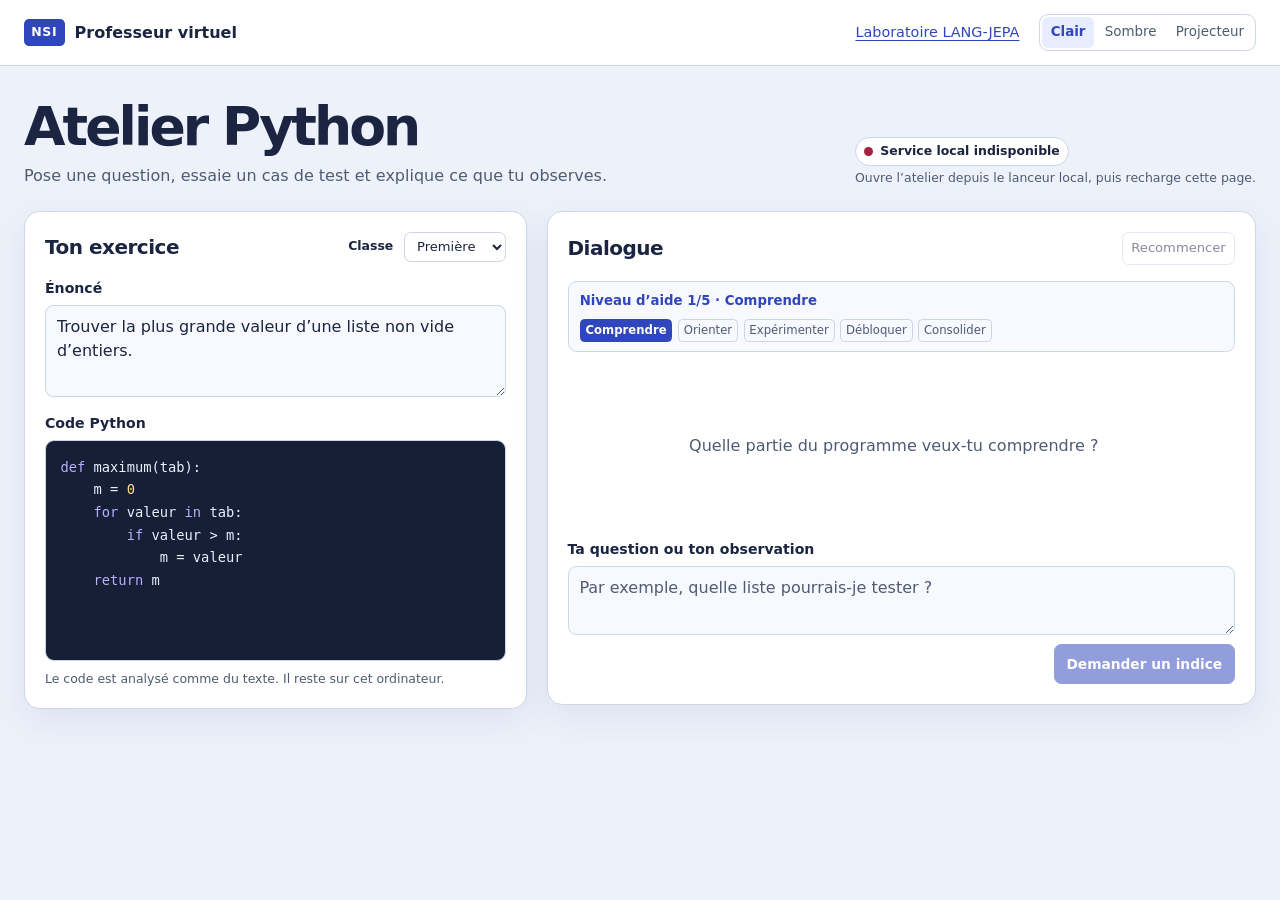
==== app/tutor.html @ 614a0665 "feat(p3-c): deliver adaptive offline Python tutoring workshop" ====
<!doctype html>
<html lang="fr">
<head>
  <meta charset="utf-8">
  <meta name="viewport" content="width=device-width,initial-scale=1">
  <meta name="color-scheme" content="light dark">
  <title>Atelier Python — Professeur virtuel NSI</title>
  <link rel="stylesheet" href="tutor.css">
  <script src="tutor.js" defer></script>
</head>
<body>
  <a class="skip" href="#main">Aller à l’atelier</a>
  <header class="topbar">
    <div class="topbar-inner">
      <a class="brand" href="/atelier" aria-current="page"><span class="brand-mark" aria-hidden="true">NSI</span> Professeur virtuel</a>
      <a class="lab-link" href="/">Laboratoire LANG-JEPA</a>
      <div class="themes" role="group" aria-label="Mode d’affichage">
        <button type="button" data-theme="light" aria-pressed="true">Clair</button>
        <button type="button" data-theme="dark" aria-pressed="false">Sombre</button>
        <button type="button" data-theme="projector" aria-pressed="false">Projecteur</button>
      </div>
    </div>
  </header>

  <main id="main">
    <section class="intro" aria-labelledby="title">
      <div>
        <h1 id="title">Atelier Python</h1>
        <p>Pose une question, essaie un cas de test et explique ce que tu observes.</p>
      </div>
      <div class="model-card">
        <span id="model-state" class="model-state" data-state="loading" role="status">Vérification du modèle</span>
        <span id="model-identity"></span>
        <span id="model-detail"></span>
      </div>
    </section>

    <div class="workspace">
      <section class="panel exercise" aria-labelledby="exercise-title">
        <div class="panel-top">
          <h2 id="exercise-title">Ton exercice</h2>
          <div class="class-field">
            <label for="class">Classe</label>
            <select id="class">
              <option value="premiere">Première</option>
              <option value="terminale">Terminale</option>
            </select>
          </div>
        </div>
        <label for="statement">Énoncé</label>
        <textarea id="statement" maxlength="1600" rows="3">Trouver la plus grande valeur d’une liste non vide d’entiers.</textarea>
        <div class="editor-label">
          <label for="code">Code Python</label>
          <span id="syntax" role="status"></span>
        </div>
        <div class="editor">
          <pre id="highlight" aria-hidden="true"></pre>
          <textarea id="code" maxlength="3600" spellcheck="false" autocapitalize="off" wrap="off"
                    aria-describedby="editor-note">def maximum(tab):
    m = 0
    for valeur in tab:
        if valeur > m:
            m = valeur
    return m</textarea>
        </div>
        <p id="editor-note" class="quiet editor-note">Le code est analysé comme du texte. Il reste sur cet ordinateur.</p>
      </section>

      <section class="panel conversation" aria-labelledby="conversation-title">
        <div class="panel-top">
          <h2 id="conversation-title">Dialogue</h2>
          <button type="button" id="reset" class="secondary" disabled>Recommencer</button>
        </div>
        <div class="progress" aria-label="Niveau d’aide">
          <span id="active-stage">Comprendre</span>
          <ol id="stages" aria-label="Étapes de l’aide">
            <li aria-current="step" title="Comprendre">Comprendre</li>
            <li title="Orienter">Orienter</li>
            <li title="Expérimenter">Expérimenter</li>
            <li title="Débloquer">Débloquer</li>
            <li title="Consolider">Consolider</li>
          </ol>
        </div>
        <div id="history" role="log" aria-label="Historique du dialogue" aria-live="polite" tabindex="0">
          <p id="empty" class="empty">Quelle partie du programme veux-tu comprendre&nbsp;?</p>
        </div>
        <form id="compose">
          <label for="question">Ta question ou ton observation</label>
          <textarea id="question" maxlength="720" rows="2" placeholder="Par exemple, quelle liste pourrais-je tester ?" required></textarea>
          <div class="form-footer">
            <p id="feedback" class="quiet" role="status" aria-live="polite"></p>
            <button type="submit" id="send" disabled>Demander un indice</button>
          </div>
        </form>
      </section>
    </div>
  </main>
</body>
</html>
---- app/tutor.css ----
:root {
  color-scheme: light;
  font-family: system-ui, "Segoe UI", sans-serif;
  color: #1b2440;
  background: #edf1fa;
  --canvas: #edf1fa;
  --panel: #ffffff;
  --text: #1b2440;
  --quiet: #4f5b73;
  --line: #ccd5e6;
  --accent: #3046bd;
  --accent-ink: #ffffff;
  --accent-soft: #e8ecff;
  --field: #f7f9fe;
  --success: #10784f;
  --danger: #a4223b;
  --warning: #885312;
  --ink: #e9efff;
  --code-bg: #151f36;
  --keyword: #bbadff;
  --number: #ffdc90;
  --comment: #9ab2a4;
  --string: #a6e5c9;
  --shadow: 0 12px 36px #3f507217;
  font-size: 16px;
}

:root[data-theme="dark"] {
  color-scheme: dark;
  --canvas: #11182a;
  --panel: #1b253d;
  --text: #f0f3ff;
  --quiet: #bbc6df;
  --line: #434f6d;
  --accent: #a9b8ff;
  --accent-ink: #151d43;
  --accent-soft: #29355b;
  --field: #152036;
  --success: #8be8bc;
  --danger: #ff9aad;
  --warning: #ffcf85;
  --shadow: none;
}

:root[data-theme="projector"] {
  --canvas: #f4f4f7;
  --panel: #fff;
  --text: #0c1024;
  --quiet: #262e44;
  --line: #757e96;
  --accent: #192d9b;
  --accent-ink: #fff;
  --accent-soft: #e1e7ff;
  --field: #fff;
  --ink: #fff;
  --code-bg: #121824;
  --keyword: #d0bbff;
  --number: #ffe29b;
  --shadow: none;
  font-size: clamp(17px, 1.4vw, 22px);
}

* { box-sizing: border-box; }
body { margin: 0; color: var(--text); background: var(--canvas); line-height: 1.5; }
button, select, textarea { font: inherit; }
button, select { cursor: pointer; }
button:disabled { cursor: default; opacity: .52; }
a { color: var(--accent); }
button, select, a, textarea { outline-offset: 3px; }
:focus-visible { outline: 3px solid var(--accent); }
[hidden] { display: none !important; }

.skip { position: absolute; z-index: 2; top: -8rem; left: 1rem; padding: .5rem; background: var(--panel); }
.skip:focus { top: .5rem; }
.topbar { background: var(--panel); border-bottom: 1px solid var(--line); }
.topbar-inner, main { width: min(100% - 3rem, 1280px); margin-inline: auto; }
.topbar-inner { display: flex; align-items: center; gap: 1.2rem; padding-block: .85rem; }
.brand { display: flex; align-items: center; gap: .62rem; color: var(--text); font-weight: 760; text-decoration: none; }
.brand-mark { padding: .27rem .45rem; border-radius: .32rem; background: var(--accent); color: var(--accent-ink); font-size: .78rem; letter-spacing: .06em; }
.lab-link { margin-left: auto; font-size: .9rem; text-underline-offset: .2rem; }
.themes { display: flex; gap: .16rem; padding: .17rem; border: 1px solid var(--line); border-radius: .58rem; }
.themes button { padding: .32rem .52rem; background: transparent; color: var(--quiet); border: 0; border-radius: .38rem; font-size: .84rem; }
.themes [aria-pressed="true"] { background: var(--accent-soft); color: var(--accent); font-weight: 750; }

main { padding-bottom: 2.5rem; }
.intro { display: flex; align-items: end; justify-content: space-between; gap: 1.4rem; margin-block: 2rem 1.45rem; }
h1, h2, p { margin: 0; }
h1 { font-size: clamp(2.15rem, 4.5vw, 3.35rem); letter-spacing: -.055em; line-height: 1.08; }
.intro > div > p { margin-top: .48rem; color: var(--quiet); }
.model-card { display: grid; gap: .1rem; color: var(--quiet); font-size: .78rem; max-width: 28rem; }
.model-state { width: fit-content; display: inline-flex; align-items: center; gap: .44rem; padding: .25rem .52rem; background: var(--panel); border: 1px solid var(--line); border-radius: 2rem; color: var(--text); font-weight: 750; }
.model-state::before { content: ""; width: .56rem; height: .56rem; background: var(--quiet); border-radius: 50%; }
.model-state[data-state="ready"]::before { background: var(--success); }
.model-state[data-state="loading"]::before { background: var(--warning); }
.model-state[data-state="error"]::before { background: var(--danger); }
#model-identity { color: var(--text); font-weight: 660; }

.workspace { display: grid; grid-template-columns: minmax(0, .83fr) minmax(0, 1.17fr); align-items: start; gap: 1.2rem; }
.panel { padding: 1.25rem; border: 1px solid var(--line); border-radius: .95rem; background: var(--panel); box-shadow: var(--shadow); min-width: 0; }
.panel-top, .editor-label, .form-footer, .class-field { display: flex; align-items: center; justify-content: space-between; gap: .65rem; }
.panel-top { margin-bottom: 1rem; }
h2 { font-size: 1.25rem; letter-spacing: -.025em; }
label { display: block; margin-bottom: .36rem; font-weight: 690; font-size: .88rem; }
.class-field label { margin: 0; font-size: .78rem; }
select, .secondary { border: 1px solid var(--line); border-radius: .42rem; background: var(--panel); color: var(--text); padding: .35rem .52rem; font-size: .82rem; }
textarea { display: block; width: 100%; border: 1px solid var(--line); border-radius: .52rem; padding: .58rem .68rem; background: var(--field); color: var(--text); resize: vertical; }
textarea::placeholder { color: var(--quiet); }
#statement { margin-bottom: 1rem; }
.quiet, #syntax { color: var(--quiet); font-size: .78rem; }
#syntax[data-error="true"], #feedback[data-error="true"] { color: var(--danger); }
.editor-note { margin-top: .55rem; }
.editor { position: relative; background: var(--code-bg); height: 13.8rem; border-radius: .57rem; border: 1px solid var(--line); }
.editor pre, .editor textarea { position: absolute; inset: 0; width: 100%; height: 100%; border: 0; border-radius: inherit; padding: .9rem; margin: 0; font: .86rem/1.65 Consolas, "Cascadia Mono", monospace; tab-size: 4; white-space: pre; }
.editor pre { color: var(--ink); overflow: hidden; pointer-events: none; }
.editor textarea { background: transparent; color: transparent; caret-color: var(--ink); resize: none; overflow: auto; }
.editor textarea::selection { background: #586cb799; color: transparent; }
.token-keyword { color: var(--keyword); }
.token-number { color: var(--number); }
.token-comment { color: var(--comment); }
.token-string { color: var(--string); }

.progress { display: flex; flex-direction: column; gap: .5rem; background: var(--field); border: 1px solid var(--line); border-radius: .55rem; padding: .57rem .7rem; }
#active-stage { color: var(--accent); font-weight: 750; font-size: .83rem; }
.progress ol { display: flex; list-style: none; padding: 0; margin: 0; flex-wrap: wrap; gap: .35rem; }
.progress li { color: var(--quiet); font-size: .73rem; border-radius: .28rem; border: 1px solid var(--line); padding: .12rem .3rem; }
.progress li[aria-current="step"] { background: var(--accent); color: var(--accent-ink); border-color: var(--accent); font-weight: 680; }
#history { min-height: 10rem; max-height: 23rem; overflow: auto; overscroll-behavior: contain; display: flex; flex-direction: column; gap: .7rem; margin-block: .85rem; scrollbar-gutter: stable; }
.empty { color: var(--quiet); margin: auto 0; padding: .85rem; text-align: center; }
.message { max-width: 92%; padding: .57rem .75rem; border: 1px solid var(--line); border-radius: .65rem; background: var(--field); overflow-wrap: anywhere; white-space: pre-wrap; }
.message.learner { align-self: end; background: var(--accent-soft); }
.message.assistant { align-self: start; }
.message > strong { display: block; font-size: .76rem; color: var(--accent); margin-bottom: .22rem; }
.message p + p { margin-top: .4rem; font-weight: 650; }
.form-footer { margin-top: .6rem; }
#send { flex: none; border: 1px solid var(--accent); border-radius: .45rem; background: var(--accent); color: var(--accent-ink); font-weight: 740; padding: .52rem .74rem; font-size: .86rem; }

@media (max-width: 850px) {
  .workspace { grid-template-columns: 1fr; }
  .intro { align-items: start; }
  #history { max-height: 22rem; }
}
@media (max-width: 570px) {
  .topbar-inner, main { width: calc(100% - 1.5rem); }
  .topbar-inner, .intro { flex-wrap: wrap; gap: .68rem; }
  .lab-link { margin-left: 0; }
  .intro { margin-block: 1.35rem 1rem; }
  .panel { padding: .8rem; }
  .form-footer { flex-wrap: wrap; }
  #send { margin-left: auto; }
}
@media (forced-colors: active) {
  .editor pre { display: none; }
  .editor textarea { color: CanvasText; caret-color: CanvasText; }
}
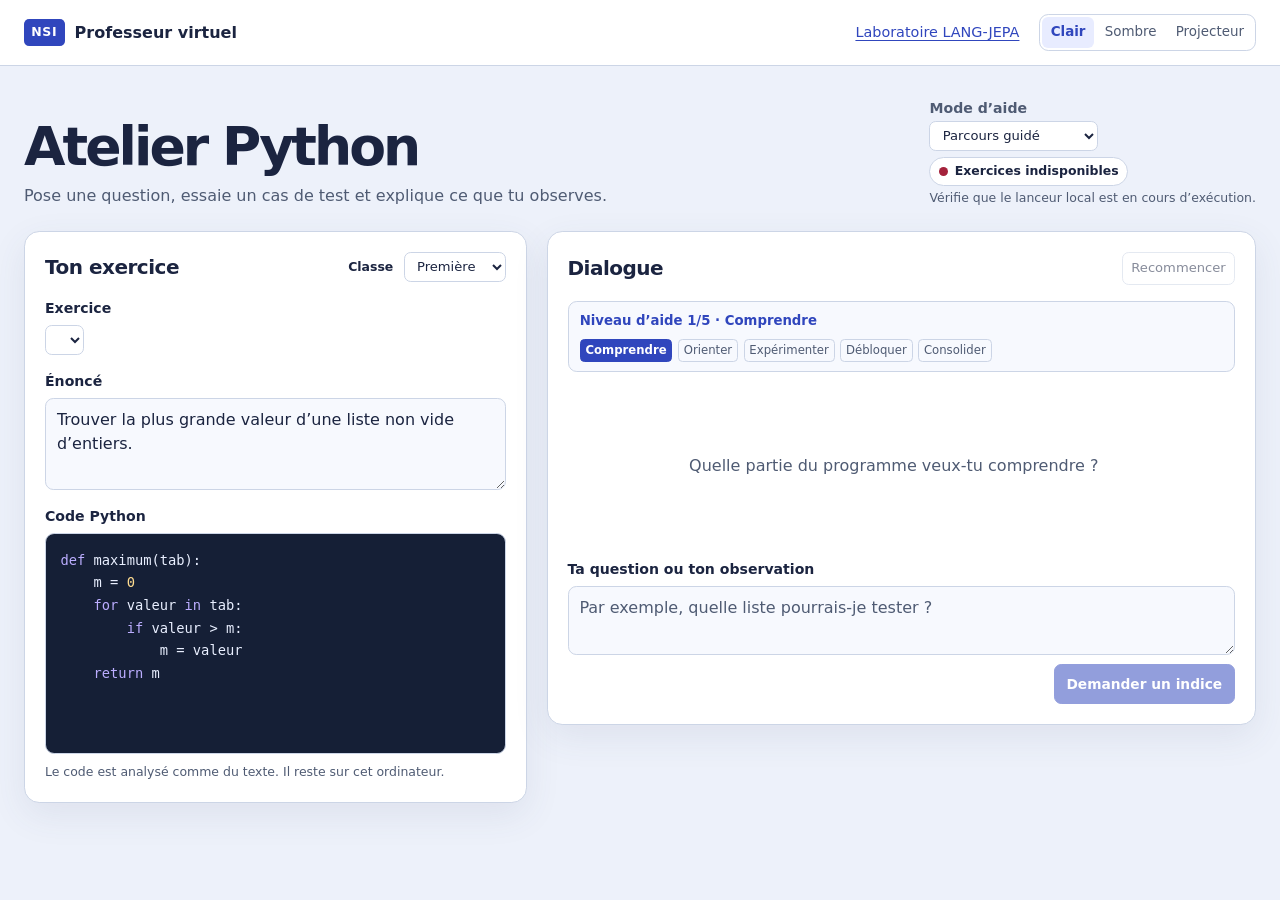
==== commit 7ecb7cd7: "feat(jepa-p3.4): add provenance-aware offline guided exercises" ====
--- a/app/tutor.html
+++ b/app/tutor.html
@@ -29,7 +29,12 @@
         <p>Pose une question, essaie un cas de test et explique ce que tu observes.</p>
       </div>
       <div class="model-card">
-        <span id="model-state" class="model-state" data-state="loading" role="status">Vérification du modèle</span>
+        <label for="mode">Mode d’aide</label>
+        <select id="mode">
+          <option value="guided">Parcours guidé</option>
+          <option value="conversation">Conversation locale</option>
+        </select>
+        <span id="model-state" class="model-state" data-state="loading" role="status">Chargement des exercices</span>
         <span id="model-identity"></span>
         <span id="model-detail"></span>
       </div>
@@ -46,6 +51,11 @@
               <option value="terminale">Terminale</option>
             </select>
           </div>
+        </div>
+        <div id="exercise-field" hidden>
+          <label for="exercise">Exercice</label>
+          <select id="exercise"></select>
+          <p id="objective" class="quiet"></p>
         </div>
         <label for="statement">Énoncé</label>
         <textarea id="statement" maxlength="1600" rows="3">Trouver la plus grande valeur d’une liste non vide d’entiers.</textarea>
--- a/app/tutor.css
+++ b/app/tutor.css
@@ -88,6 +88,8 @@
 h1 { font-size: clamp(2.15rem, 4.5vw, 3.35rem); letter-spacing: -.055em; line-height: 1.08; }
 .intro > div > p { margin-top: .48rem; color: var(--quiet); }
 .model-card { display: grid; gap: .1rem; color: var(--quiet); font-size: .78rem; max-width: 28rem; }
+.model-card label { margin-bottom: 0; }
+.model-card select { width: fit-content; margin-bottom: .28rem; }
 .model-state { width: fit-content; display: inline-flex; align-items: center; gap: .44rem; padding: .25rem .52rem; background: var(--panel); border: 1px solid var(--line); border-radius: 2rem; color: var(--text); font-weight: 750; }
 .model-state::before { content: ""; width: .56rem; height: .56rem; background: var(--quiet); border-radius: 50%; }
 .model-state[data-state="ready"]::before { background: var(--success); }
@@ -98,6 +100,8 @@
 .workspace { display: grid; grid-template-columns: minmax(0, .83fr) minmax(0, 1.17fr); align-items: start; gap: 1.2rem; }
 .panel { padding: 1.25rem; border: 1px solid var(--line); border-radius: .95rem; background: var(--panel); box-shadow: var(--shadow); min-width: 0; }
 .panel-top, .editor-label, .form-footer, .class-field { display: flex; align-items: center; justify-content: space-between; gap: .65rem; }
+.editor-label label { flex: none; }
+#syntax { text-align: right; }
 .panel-top { margin-bottom: 1rem; }
 h2 { font-size: 1.25rem; letter-spacing: -.025em; }
 label { display: block; margin-bottom: .36rem; font-weight: 690; font-size: .88rem; }
@@ -106,6 +110,9 @@
 textarea { display: block; width: 100%; border: 1px solid var(--line); border-radius: .52rem; padding: .58rem .68rem; background: var(--field); color: var(--text); resize: vertical; }
 textarea::placeholder { color: var(--quiet); }
 #statement { margin-bottom: 1rem; }
+#exercise-field { margin-bottom: 1rem; }
+#exercise { display: block; max-width: 100%; }
+#objective { margin-top: .35rem; }
 .quiet, #syntax { color: var(--quiet); font-size: .78rem; }
 #syntax[data-error="true"], #feedback[data-error="true"] { color: var(--danger); }
 .editor-note { margin-top: .55rem; }
@@ -131,6 +138,7 @@
 .message.assistant { align-self: start; }
 .message > strong { display: block; font-size: .76rem; color: var(--accent); margin-bottom: .22rem; }
 .message p + p { margin-top: .4rem; font-weight: 650; }
+.message p.provenance { margin-top: .45rem; color: var(--quiet); font-size: .74rem; font-weight: 500; }
 .form-footer { margin-top: .6rem; }
 #send { flex: none; border: 1px solid var(--accent); border-radius: .45rem; background: var(--accent); color: var(--accent-ink); font-weight: 740; padding: .52rem .74rem; font-size: .86rem; }
 
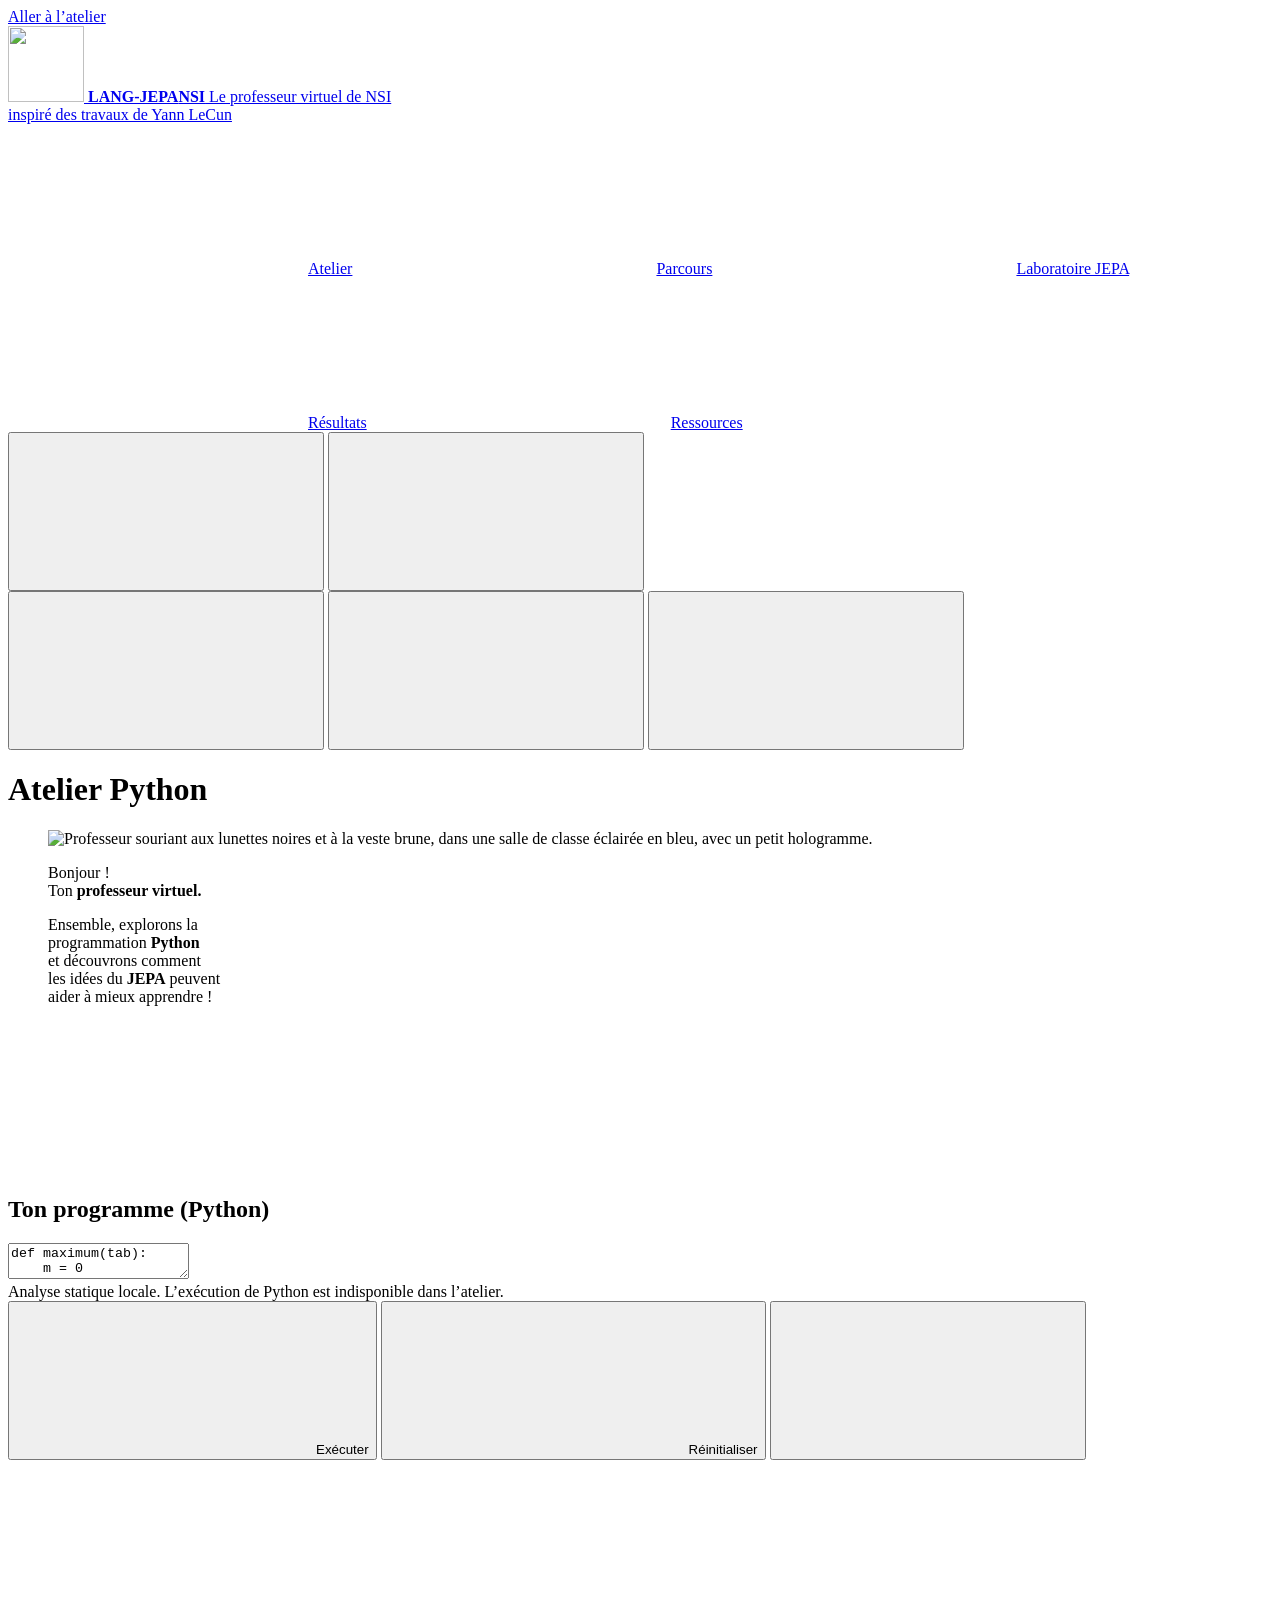
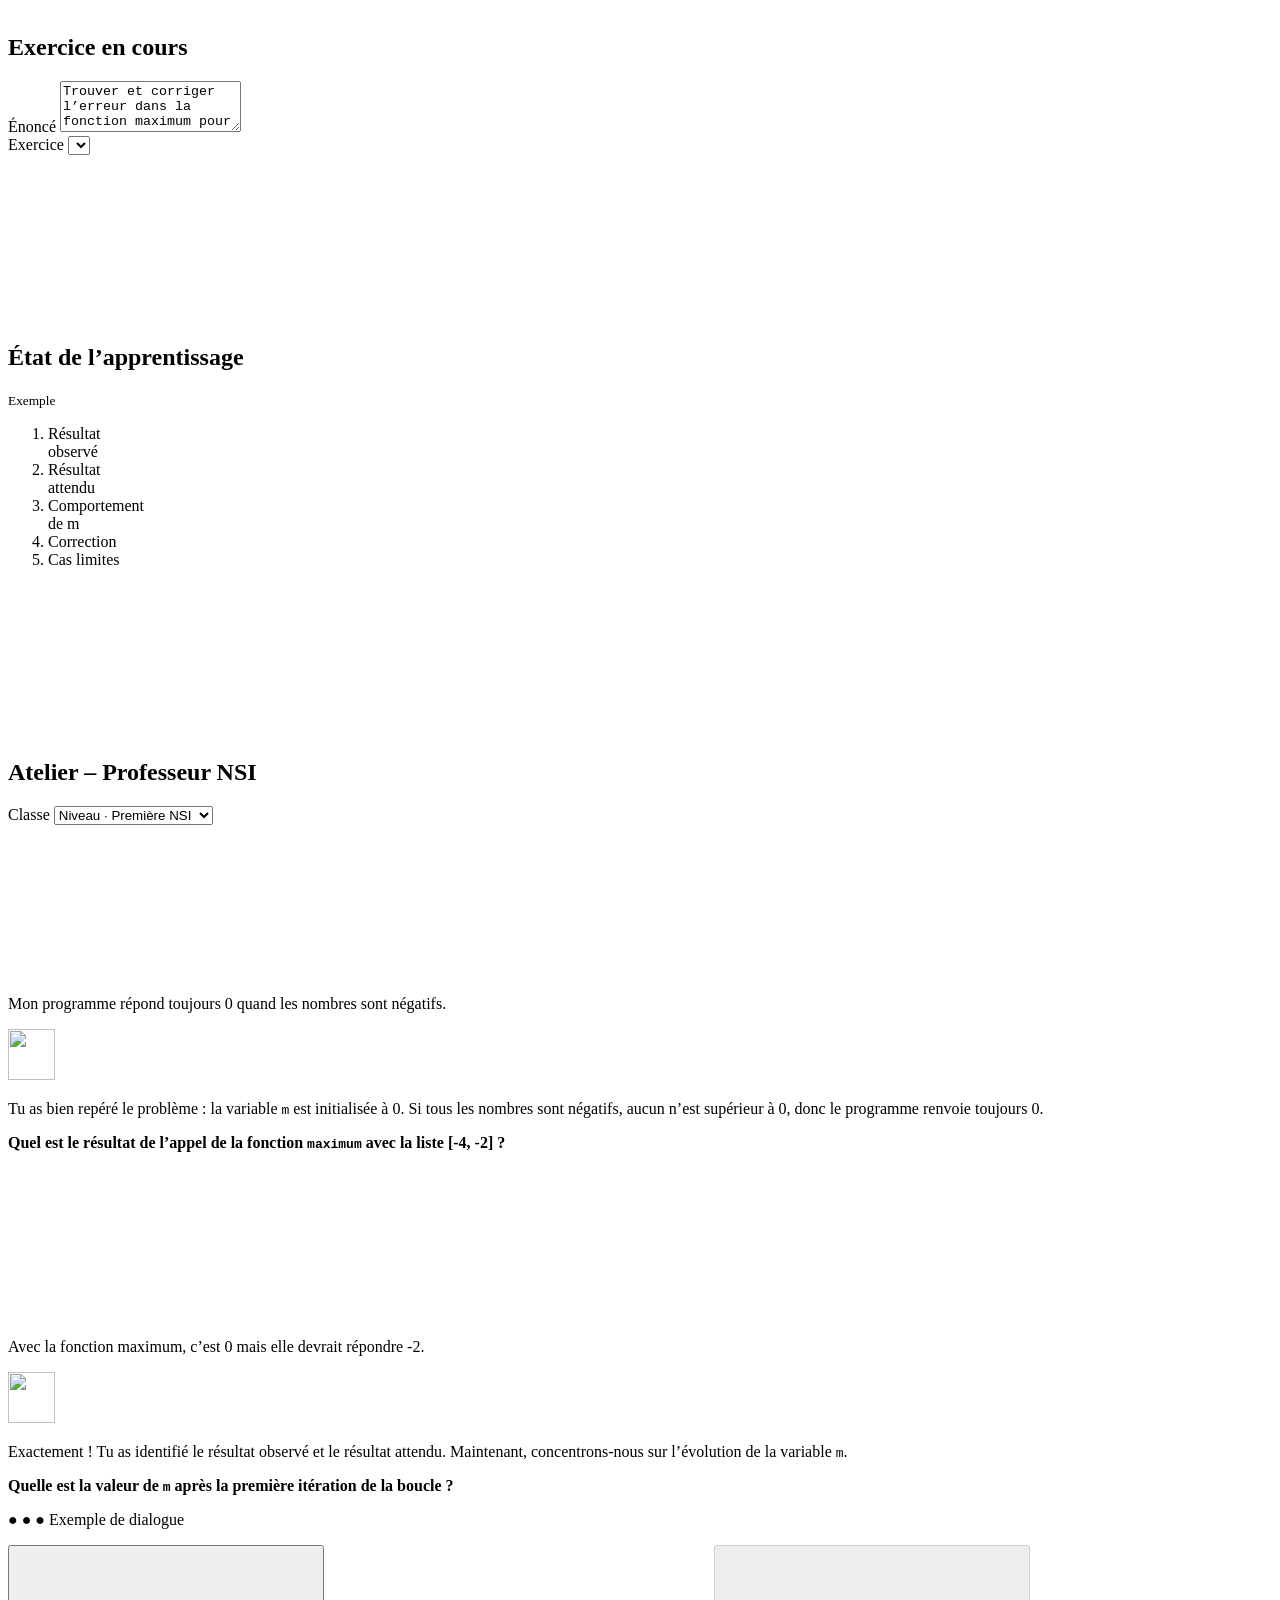
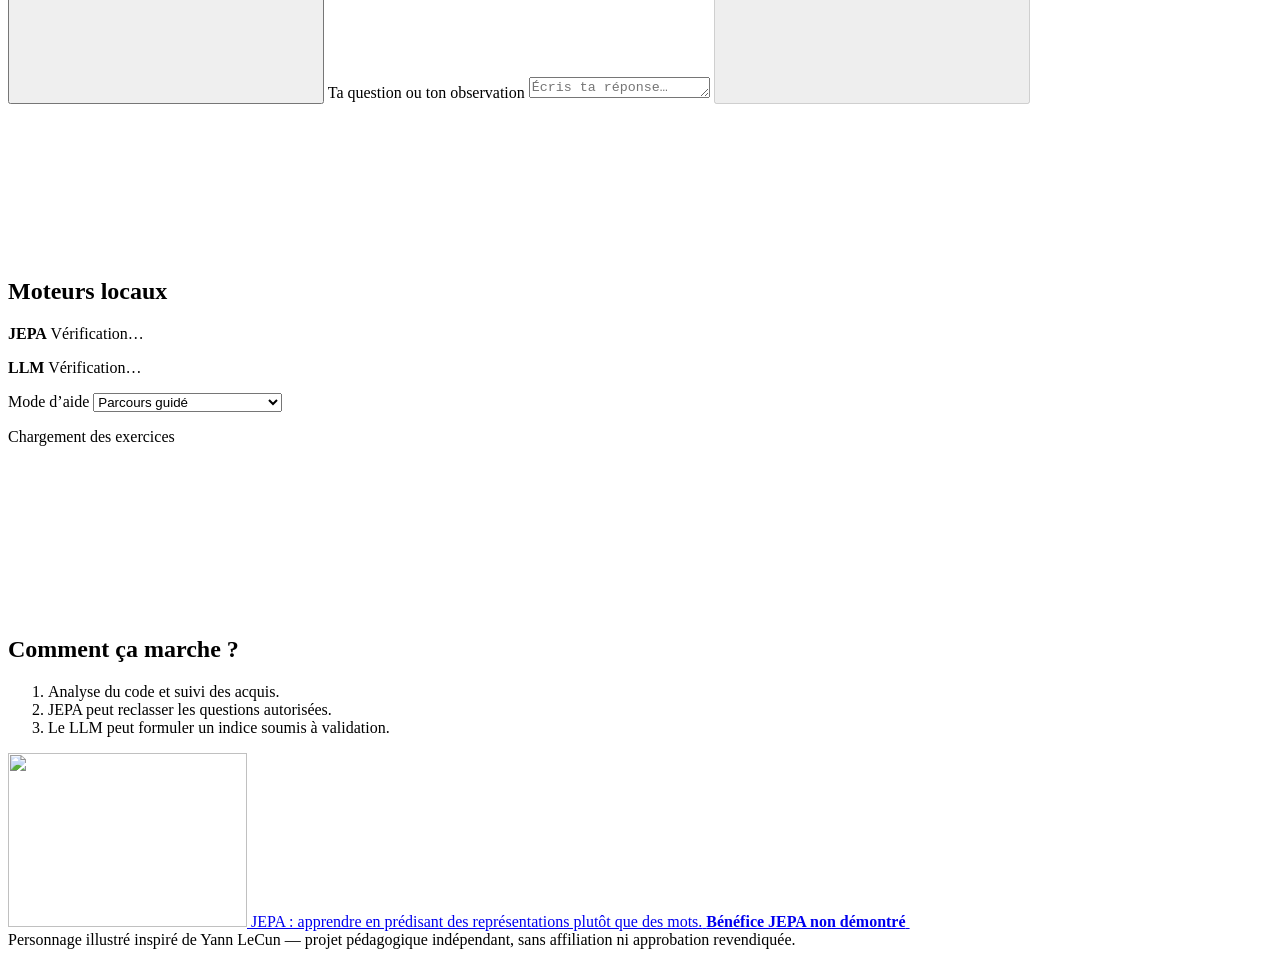
==== commit e2439461: "feat(p6): reproduce the approved illustrated workshop" ====
--- a/app/tutor.html
+++ b/app/tutor.html
@@ -1,109 +1,206 @@
 <!doctype html>
-<html lang="fr">
+<html lang="fr" data-theme="dark">
 <head>
   <meta charset="utf-8">
   <meta name="viewport" content="width=device-width,initial-scale=1">
-  <meta name="color-scheme" content="light dark">
-  <title>Atelier Python — Professeur virtuel NSI</title>
-  <link rel="stylesheet" href="tutor.css">
-  <script src="tutor.js" defer></script>
+  <meta name="color-scheme" content="dark light">
+  <title>Atelier Python — LANG-JEPA NSI</title>
+  <link rel="stylesheet" href="/design-tokens.css">
+  <link rel="stylesheet" href="/tutor.css">
+  <script src="/tutor.js" defer></script>
 </head>
 <body>
   <a class="skip" href="#main">Aller à l’atelier</a>
   <header class="topbar">
-    <div class="topbar-inner">
-      <a class="brand" href="/atelier" aria-current="page"><span class="brand-mark" aria-hidden="true">NSI</span> Professeur virtuel</a>
-      <a class="lab-link" href="/">Laboratoire LANG-JEPA</a>
+    <a class="brand" href="/atelier">
+      <img src="/assets/marque-reseau.webp" alt="" width="76" height="76">
+      <span><strong>LANG-JEPA<span class="brand-accent">NSI</span></strong>
+        Le professeur virtuel de NSI<br>inspiré des travaux de Yann LeCun</span>
+    </a>
+    <nav aria-label="Navigation principale">
+      <a href="/atelier" aria-current="page"><svg aria-hidden="true"><use href="/assets/controls.svg#cap"></use></svg>Atelier</a>
+      <a href="#exercise-panel" id="parcours-link"><svg aria-hidden="true"><use href="/assets/controls.svg#bag"></use></svg>Parcours</a>
+      <a href="/#laboratoire"><svg aria-hidden="true"><use href="/assets/controls.svg#layers"></use></svg>Laboratoire JEPA</a>
+      <a href="/#resultats"><svg aria-hidden="true"><use href="/assets/controls.svg#bars"></use></svg>Résultats</a>
+      <a href="/#ressources"><svg aria-hidden="true"><use href="/assets/controls.svg#book"></use></svg>Ressources</a>
+    </nav>
+    <div class="controls">
       <div class="themes" role="group" aria-label="Mode d’affichage">
-        <button type="button" data-theme="light" aria-pressed="true">Clair</button>
-        <button type="button" data-theme="dark" aria-pressed="false">Sombre</button>
-        <button type="button" data-theme="projector" aria-pressed="false">Projecteur</button>
-      </div>
+        <button type="button" data-theme="light" aria-label="Clair" title="Clair" aria-pressed="false"><svg aria-hidden="true"><use href="/assets/controls.svg#sun"></use></svg></button>
+        <button type="button" data-theme="dark" aria-label="Sombre" title="Sombre" aria-pressed="true"><svg aria-hidden="true"><use href="/assets/controls.svg#moon"></use></svg></button>
+      </div>
+      <button type="button" class="icon-button" data-theme="projector" aria-label="Projecteur" title="Vidéoprojecteur" aria-pressed="false"><svg aria-hidden="true"><use href="/assets/controls.svg#projector"></use></svg></button>
+      <button type="button" class="icon-button" id="fullscreen" aria-label="Plein écran" title="Plein écran" aria-pressed="false"><svg aria-hidden="true"><use href="/assets/controls.svg#expand"></use></svg></button>
+      <button type="button" class="icon-button" id="settings" aria-label="Paramètres" title="Paramètres"><svg aria-hidden="true"><use href="/assets/controls.svg#settings"></use></svg></button>
     </div>
   </header>
 
-  <main id="main">
-    <section class="intro" aria-labelledby="title">
-      <div>
-        <h1 id="title">Atelier Python</h1>
-        <p>Pose une question, essaie un cas de test et explique ce que tu observes.</p>
-      </div>
-      <div class="model-card">
-        <label for="mode">Mode d’aide</label>
-        <select id="mode">
-          <option value="guided">Parcours guidé</option>
-          <option value="conversation">Conversation locale</option>
-        </select>
-        <span id="model-state" class="model-state" data-state="loading" role="status">Chargement des exercices</span>
-        <span id="model-identity"></span>
-        <span id="model-detail"></span>
-      </div>
-    </section>
-
-    <div class="workspace">
-      <section class="panel exercise" aria-labelledby="exercise-title">
-        <div class="panel-top">
-          <h2 id="exercise-title">Ton exercice</h2>
-          <div class="class-field">
-            <label for="class">Classe</label>
-            <select id="class">
-              <option value="premiere">Première</option>
-              <option value="terminale">Terminale</option>
-            </select>
-          </div>
+  <main class="workbench" id="main">
+    <h1 class="sr-only">Atelier Python</h1>
+    <div class="desk">
+      <figure class="scene" id="scene" aria-describedby="illustration-credit">
+        <img src="/assets/scene-bd.webp" width="881" height="525" alt="Professeur souriant aux lunettes noires et à la veste brune, dans une salle de classe éclairée en bleu, avec un petit hologramme.">
+        <div class="speech">
+          <p>Bonjour !<br>Ton <strong>professeur virtuel.</strong></p>
+          <p id="scene-prompt">Ensemble, explorons la<br> programmation <strong>Python</strong><br> et découvrons comment<br> les idées du <strong>JEPA</strong> peuvent<br> aider à mieux apprendre !</p>
         </div>
-        <div id="exercise-field" hidden>
-          <label for="exercise">Exercice</label>
-          <select id="exercise"></select>
-          <p id="objective" class="quiet"></p>
-        </div>
-        <label for="statement">Énoncé</label>
-        <textarea id="statement" maxlength="1600" rows="3">Trouver la plus grande valeur d’une liste non vide d’entiers.</textarea>
-        <div class="editor-label">
-          <label for="code">Code Python</label>
-          <span id="syntax" role="status"></span>
-        </div>
-        <div class="editor">
-          <pre id="highlight" aria-hidden="true"></pre>
-          <textarea id="code" maxlength="3600" spellcheck="false" autocapitalize="off" wrap="off"
-                    aria-describedby="editor-note">def maximum(tab):
+      </figure>
+
+      <div class="desk-panels">
+        <section class="panel editor-panel" aria-labelledby="editor-title">
+          <header class="panel-title">
+            <svg aria-hidden="true"><use href="/assets/controls.svg#code"></use></svg>
+            <h2 id="editor-title"><label for="code">Ton programme (Python)</label></h2>
+          </header>
+          <div class="editor">
+            <pre id="line-numbers" aria-hidden="true"></pre>
+            <pre id="highlight" aria-hidden="true"></pre>
+            <textarea id="code" aria-label="Code Python" maxlength="3600" spellcheck="false" autocapitalize="off" wrap="off" aria-describedby="editor-note">def maximum(tab):
     m = 0
     for valeur in tab:
         if valeur > m:
             m = valeur
     return m</textarea>
+          </div>
+          <span id="editor-note" class="sr-only">Analyse statique locale. L’exécution de Python est indisponible dans l’atelier.</span>
+          <span id="syntax" class="sr-only" role="status"></span>
+          <div class="editor-actions">
+            <button type="button" id="execute" class="primary"><svg aria-hidden="true"><use href="/assets/controls.svg#play"></use></svg>Exécuter</button>
+            <button type="button" id="reset-code"><svg aria-hidden="true"><use href="/assets/controls.svg#reset"></use></svg>Réinitialiser</button>
+            <button type="button" id="copy" aria-label="Copier le code" title="Copier le code"><svg aria-hidden="true"><use href="/assets/controls.svg#copy"></use></svg></button>
+          </div>
+          <p id="editor-feedback" class="local-feedback" role="status" hidden></p>
+        </section>
+
+        <section class="panel exercise" id="exercise-panel" aria-labelledby="exercise-title">
+          <header class="panel-title">
+            <svg aria-hidden="true"><use href="/assets/controls.svg#target"></use></svg>
+            <h2 id="exercise-title">Exercice en cours</h2>
+          </header>
+          <label class="sr-only" for="statement">Énoncé</label>
+          <textarea id="statement" maxlength="1600" rows="3" spellcheck="false">Trouver et corriger l’erreur dans la fonction maximum pour qu’elle fonctionne aussi avec des entiers négatifs. On travaille sur une liste non vide.</textarea>
+          <div id="exercise-field">
+            <label class="sr-only" for="exercise">Exercice</label>
+            <select id="exercise" title="Choisir l’exercice"></select>
+          </div>
+          <p id="objective" class="sr-only"></p>
+        </section>
+
+        <section class="panel learning" aria-labelledby="learning-title">
+          <header class="panel-title">
+            <svg aria-hidden="true"><use href="/assets/controls.svg#spark"></use></svg>
+            <h2 id="learning-title">État de l’apprentissage</h2>
+            <small id="progress-example">Exemple</small>
+          </header>
+          <ol id="stages" aria-label="Progression des acquis">
+            <li data-state="done"><span></span>Résultat<br>observé</li>
+            <li data-state="done"><span></span>Résultat<br>attendu</li>
+            <li data-state="current" aria-current="step"><span></span>Comportement<br>de m</li>
+            <li><span></span>Correction</li>
+            <li><span></span>Cas limites</li>
+          </ol>
+        </section>
+      </div>
+    </div>
+
+    <section class="panel conversation" aria-labelledby="conversation-title">
+      <header class="chat-header">
+        <svg aria-hidden="true"><use href="/assets/controls.svg#teacher"></use></svg>
+        <h2 id="conversation-title">Atelier – Professeur NSI</h2>
+        <label class="sr-only" for="class">Classe</label>
+        <select id="class" title="Niveau NSI">
+          <option value="premiere">Niveau · Première NSI</option>
+          <option value="terminale">Niveau · Terminale NSI</option>
+        </select>
+      </header>
+      <div class="chat-tools" id="chat-tools" hidden>
+        <div><span id="active-stage">Comprendre</span><span id="pedagogical-objective" hidden></span></div>
+        <button type="button" id="reset" class="text-button" disabled>Recommencer</button>
+      </div>
+      <div id="history" role="log" aria-label="Historique du dialogue" aria-live="polite" tabindex="0">
+        <div id="example" aria-label="Exemple de dialogue, sans génération">
+          <div class="message demo learner">
+            <span class="avatar" aria-hidden="true"><svg><use href="/assets/controls.svg#user"></use></svg></span>
+            <div class="bubble"><p>Mon programme répond toujours 0 quand les nombres sont négatifs.</p></div>
+          </div>
+          <div class="message demo tutor-message">
+            <span class="avatar" aria-hidden="true"><img src="/assets/portrait-bd.webp" width="47" height="51" alt=""></span>
+            <div class="bubble">
+              <p>Tu as bien repéré le problème : la variable <code>m</code> est initialisée à 0. Si tous les nombres sont négatifs, aucun n’est supérieur à 0, donc le programme renvoie toujours 0.</p>
+              <p class="question"><strong>Quel est le résultat de l’appel de la fonction <code>maximum</code> avec la liste [-4, -2] ?</strong></p>
+            </div>
+          </div>
+          <div class="message demo learner">
+            <span class="avatar" aria-hidden="true"><svg><use href="/assets/controls.svg#user"></use></svg></span>
+            <div class="bubble"><p>Avec la fonction maximum, c’est 0 mais elle devrait répondre -2.</p></div>
+          </div>
+          <div class="message demo tutor-message">
+            <span class="avatar" aria-hidden="true"><img src="/assets/portrait-bd.webp" width="47" height="51" alt=""></span>
+            <div class="bubble">
+              <p>Exactement ! Tu as identifié le résultat observé et le résultat attendu. Maintenant, concentrons-nous sur l’évolution de la variable <code>m</code>.</p>
+              <p class="question"><strong>Quelle est la valeur de <code>m</code> après la première itération de la boucle ?</strong></p>
+            </div>
+          </div>
+          <p class="example-label"><span aria-hidden="true">● ● ●</span> Exemple de dialogue</p>
         </div>
-        <p id="editor-note" class="quiet editor-note">Le code est analysé comme du texte. Il reste sur cet ordinateur.</p>
+        <p id="empty" class="empty" hidden>Quelle partie du programme veux-tu comprendre&nbsp;?</p>
+      </div>
+      <details id="teacher-panel" hidden>
+        <summary>Suivi enseignant</summary>
+        <dl id="teacher-content"></dl>
+      </details>
+      <p id="feedback" class="chat-status" role="status" aria-live="polite"></p>
+      <form id="compose">
+        <button type="button" id="attach" class="text-button" aria-label="Joindre un texte ou un fichier Python" title="Joindre un texte ou un fichier Python"><svg aria-hidden="true"><use href="/assets/controls.svg#clip"></use></svg></button>
+        <input type="file" id="file" accept=".py,.txt,text/plain" hidden>
+        <label class="sr-only" for="question">Ta question ou ton observation</label>
+        <textarea id="question" maxlength="720" rows="1" placeholder="Écris ta réponse…" required></textarea>
+        <button type="submit" id="send" class="primary" aria-label="Demander un indice" title="Demander un indice" disabled><svg aria-hidden="true"><use href="/assets/controls.svg#send"></use></svg></button>
+      </form>
+    </section>
+
+    <aside class="rail" aria-label="Moteurs locaux et fonctionnement">
+      <section class="panel engines" aria-labelledby="engines-title">
+        <header class="panel-title"><svg aria-hidden="true"><use href="/assets/controls.svg#screen"></use></svg><h2 id="engines-title">Moteurs locaux</h2></header>
+        <p class="engine-line" id="jepa-line" data-state="idle"><span class="engine-dot" aria-hidden="true"></span><span><strong>JEPA</strong> <span id="jepa-status">Vérification…</span></span></p>
+        <p class="engine-line" id="llm-line" data-state="idle"><span class="engine-dot" aria-hidden="true"></span><span><strong>LLM</strong> <span id="llm-state">Vérification…</span><small id="model-identity"></small></span></p>
+        <label class="sr-only" for="mode">Mode d’aide</label>
+        <select id="mode">
+          <option value="guided">Parcours guidé</option>
+          <option value="conversation">Conversation locale</option>
+          <option value="hybrid">Profil hybride (expérimental)</option>
+        </select>
+        <p id="hybrid-badge" role="status" hidden>Hybride expérimental</p>
+        <p class="sr-only" id="model-state" role="status">Chargement des exercices</p>
+        <p class="engine-detail" id="model-detail" hidden></p>
       </section>
 
-      <section class="panel conversation" aria-labelledby="conversation-title">
-        <div class="panel-top">
-          <h2 id="conversation-title">Dialogue</h2>
-          <button type="button" id="reset" class="secondary" disabled>Recommencer</button>
-        </div>
-        <div class="progress" aria-label="Niveau d’aide">
-          <span id="active-stage">Comprendre</span>
-          <ol id="stages" aria-label="Étapes de l’aide">
-            <li aria-current="step" title="Comprendre">Comprendre</li>
-            <li title="Orienter">Orienter</li>
-            <li title="Expérimenter">Expérimenter</li>
-            <li title="Débloquer">Débloquer</li>
-            <li title="Consolider">Consolider</li>
-          </ol>
-        </div>
-        <div id="history" role="log" aria-label="Historique du dialogue" aria-live="polite" tabindex="0">
-          <p id="empty" class="empty">Quelle partie du programme veux-tu comprendre&nbsp;?</p>
-        </div>
-        <form id="compose">
-          <label for="question">Ta question ou ton observation</label>
-          <textarea id="question" maxlength="720" rows="2" placeholder="Par exemple, quelle liste pourrais-je tester ?" required></textarea>
-          <div class="form-footer">
-            <p id="feedback" class="quiet" role="status" aria-live="polite"></p>
-            <button type="submit" id="send" disabled>Demander un indice</button>
-          </div>
-        </form>
+      <section class="panel how" aria-labelledby="how-title">
+        <header class="panel-title"><svg aria-hidden="true"><use href="/assets/controls.svg#info"></use></svg><h2 id="how-title">Comment ça marche ?</h2></header>
+        <ol>
+          <li>Analyse du code et suivi des acquis.</li>
+          <li>JEPA peut reclasser les questions autorisées.</li>
+          <li>Le LLM peut formuler un indice soumis à validation.</li>
+        </ol>
       </section>
-    </div>
+
+      <a class="panel research" href="/#resultats">
+        <img src="/assets/illustration-jepa.webp" width="239" height="174" alt="">
+        <span>JEPA : apprendre en prédisant des représentations plutôt que des mots.</span>
+        <strong>Bénéfice JEPA non démontré</strong>
+        <svg aria-hidden="true"><use href="/assets/controls.svg#open"></use></svg>
+      </a>
+    </aside>
   </main>
+  <footer id="illustration-credit">Personnage illustré inspiré de Yann LeCun — projet pédagogique indépendant, sans affiliation ni approbation revendiquée.</footer>
+
+  <dialog id="preferences" aria-labelledby="settings-title">
+    <header class="panel-title"><h2 id="settings-title">Paramètres de l’atelier</h2>
+      <button type="button" id="close-settings" aria-label="Fermer les paramètres">Fermer</button>
+    </header>
+    <p>Choisis le mode d’aide dans la colonne des moteurs. Le parcours guidé utilise des règles pédagogiques et des indices rédigés.</p>
+    <p>Sur le bureau, utilise <kbd>Ctrl</kbd> ou <kbd>⌘</kbd> + <kbd>Entrée</kbd> pour envoyer ta réponse. Les fichiers ajoutés et les échanges restent sur cet ordinateur.</p>
+    <a href="/#ressources">Consulter les ressources locales</a>
+  </dialog>
 </body>
 </html>
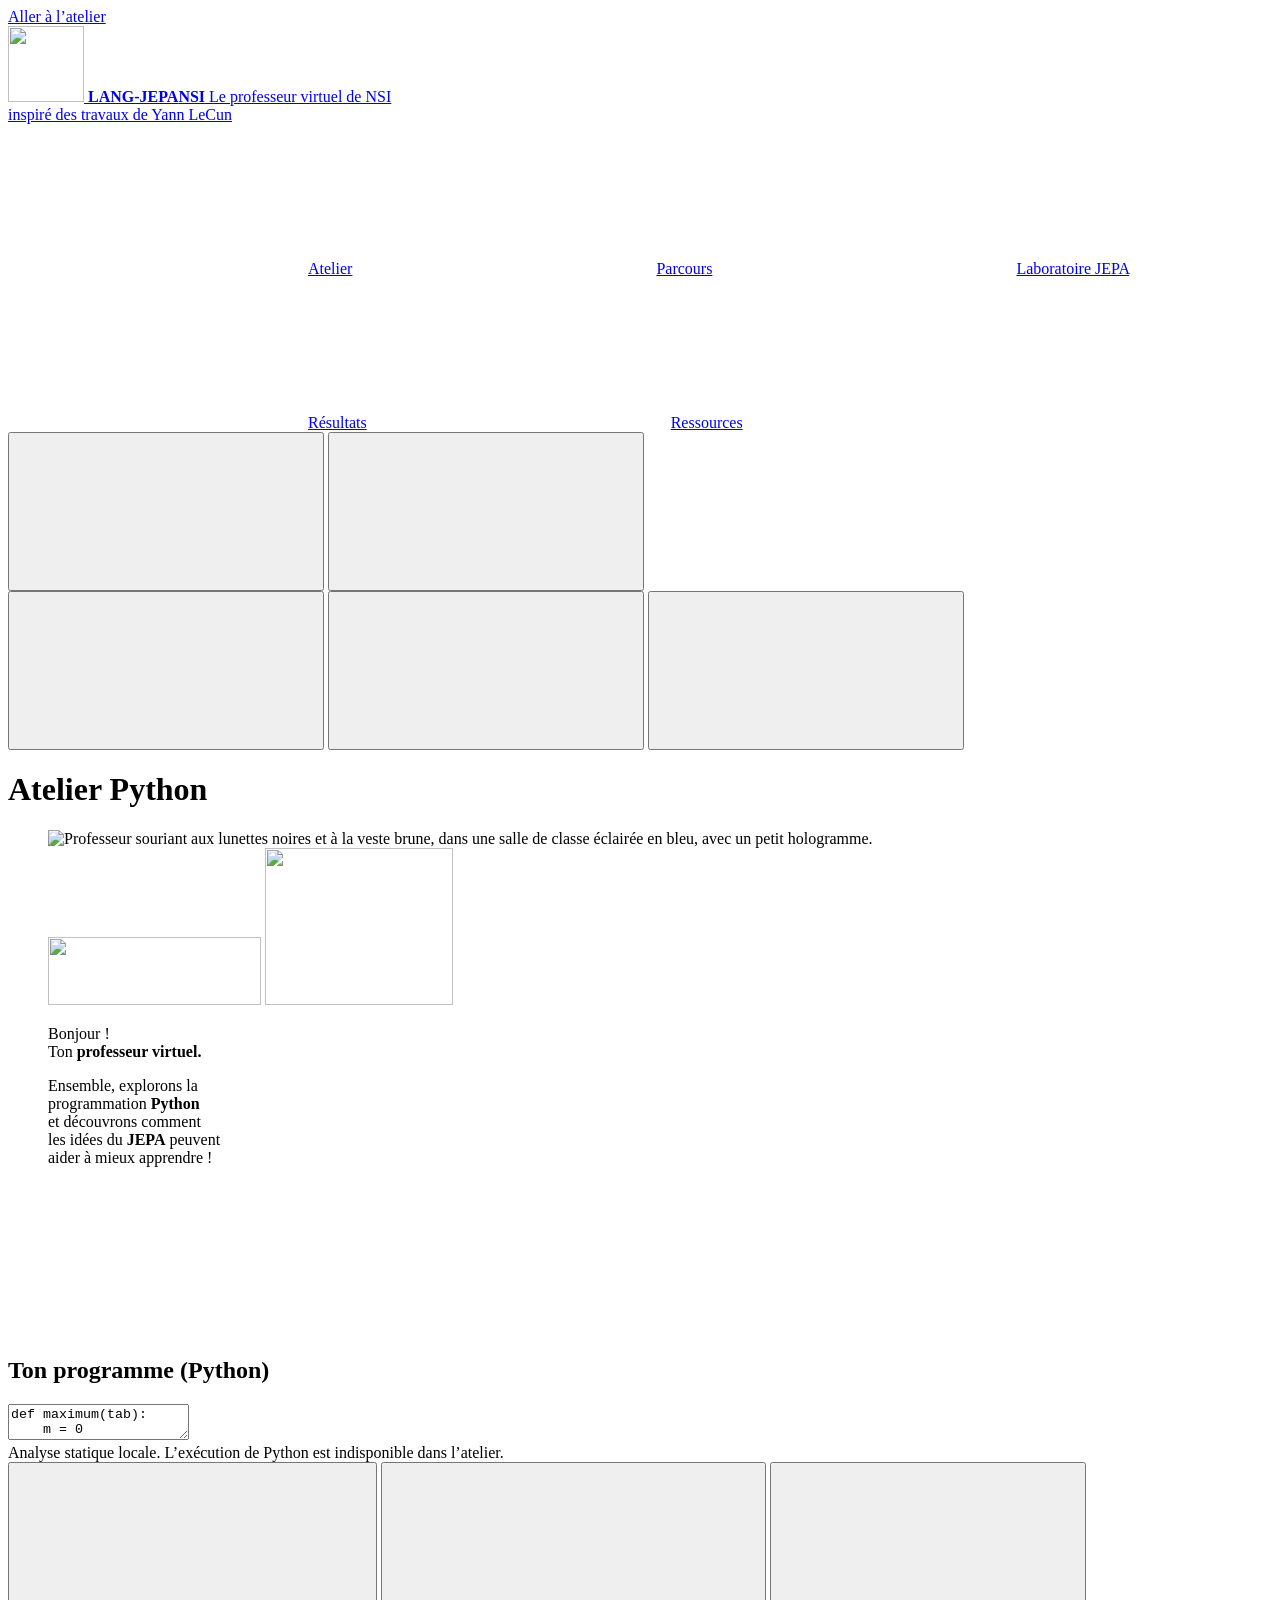
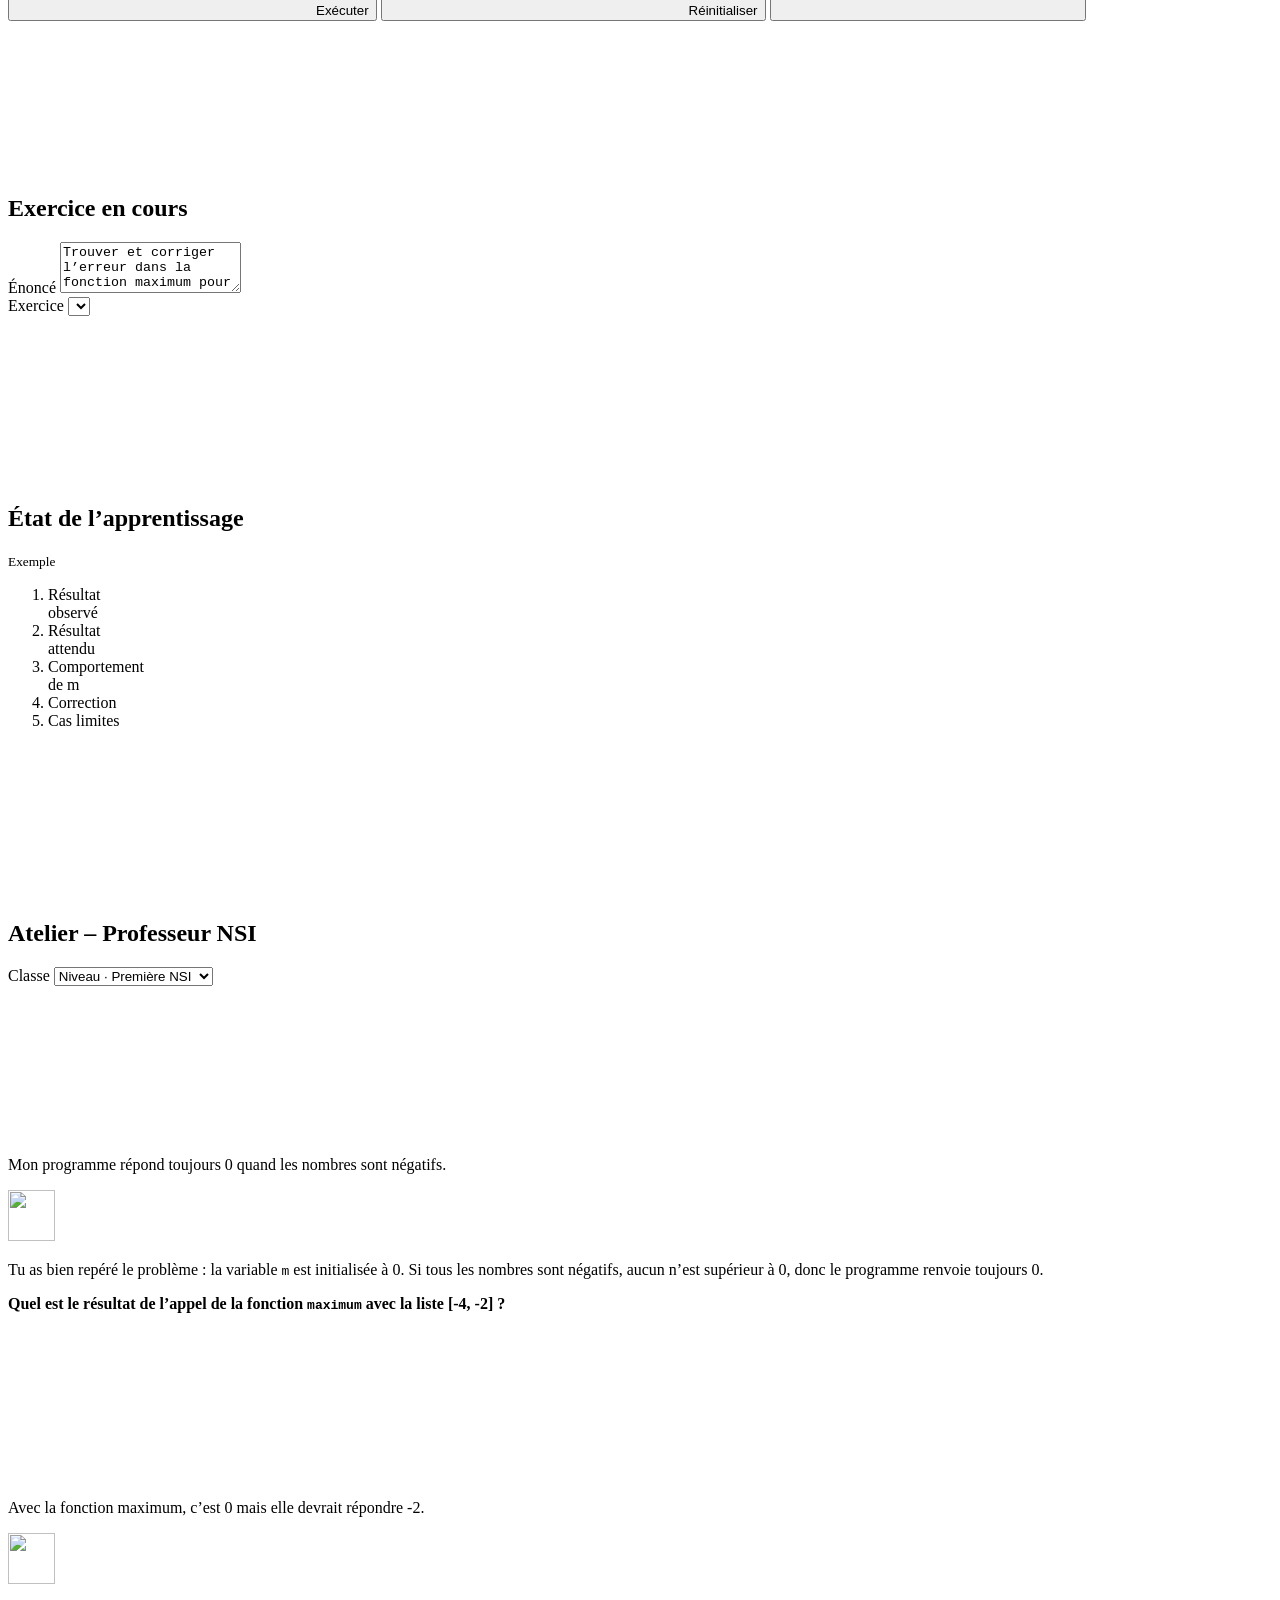
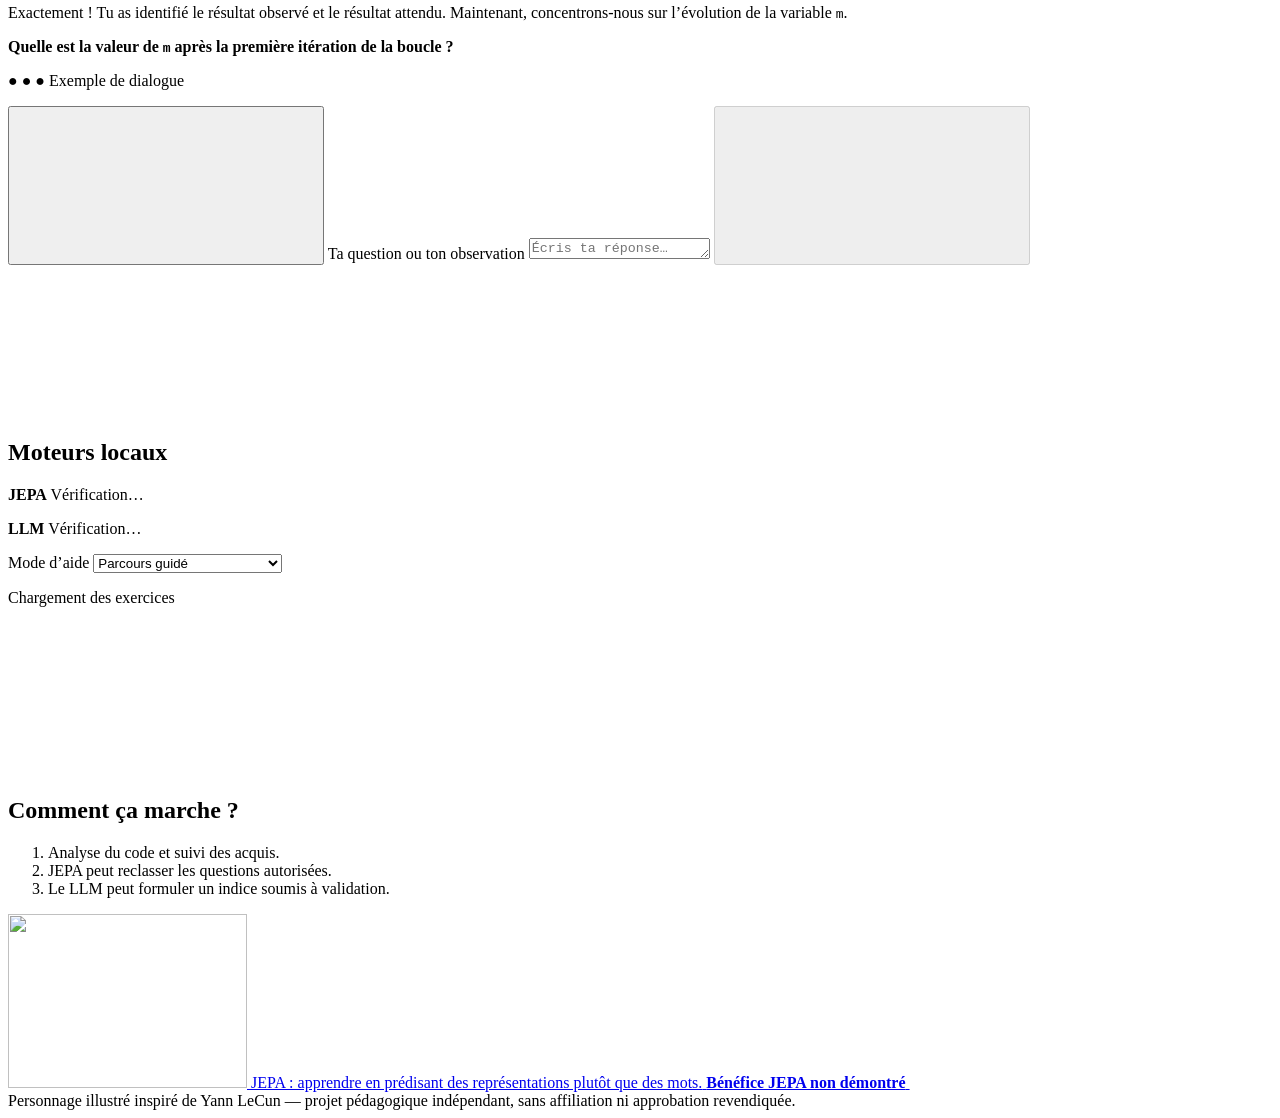
==== commit 78f30fe9: "feat(p6.1): package the portable workshop and verify both engines" ====
--- a/app/tutor.html
+++ b/app/tutor.html
@@ -38,8 +38,12 @@
   <main class="workbench" id="main">
     <h1 class="sr-only">Atelier Python</h1>
     <div class="desk">
-      <figure class="scene" id="scene" aria-describedby="illustration-credit">
+      <figure class="scene" id="scene" data-pose="accueil" aria-describedby="illustration-credit">
         <img src="/assets/scene-bd.webp" width="881" height="525" alt="Professeur souriant aux lunettes noires et à la veste brune, dans une salle de classe éclairée en bleu, avec un petit hologramme.">
+        <div class="companion-motion" aria-hidden="true">
+          <img class="companion-eyes" src="/assets/compagnon-regard.webp" alt="" width="213" height="68">
+          <img class="companion-hand" src="/assets/compagnon-geste.webp" alt="" width="188" height="157">
+        </div>
         <div class="speech">
           <p>Bonjour !<br>Ton <strong>professeur virtuel.</strong></p>
           <p id="scene-prompt">Ensemble, explorons la<br> programmation <strong>Python</strong><br> et découvrons comment<br> les idées du <strong>JEPA</strong> peuvent<br> aider à mieux apprendre !</p>
@@ -200,6 +204,12 @@
     </header>
     <p>Choisis le mode d’aide dans la colonne des moteurs. Le parcours guidé utilise des règles pédagogiques et des indices rédigés.</p>
     <p>Sur le bureau, utilise <kbd>Ctrl</kbd> ou <kbd>⌘</kbd> + <kbd>Entrée</kbd> pour envoyer ta réponse. Les fichiers ajoutés et les échanges restent sur cet ordinateur.</p>
+    <details id="diagnostic-engines">
+      <summary>Diagnostic des moteurs</summary>
+      <p id="diagnostic-build"></p>
+      <ul id="diagnostic-checks"></ul>
+      <p id="diagnostic-turn">Aucun tour envoyé.</p>
+    </details>
     <a href="/#ressources">Consulter les ressources locales</a>
   </dialog>
 </body>
